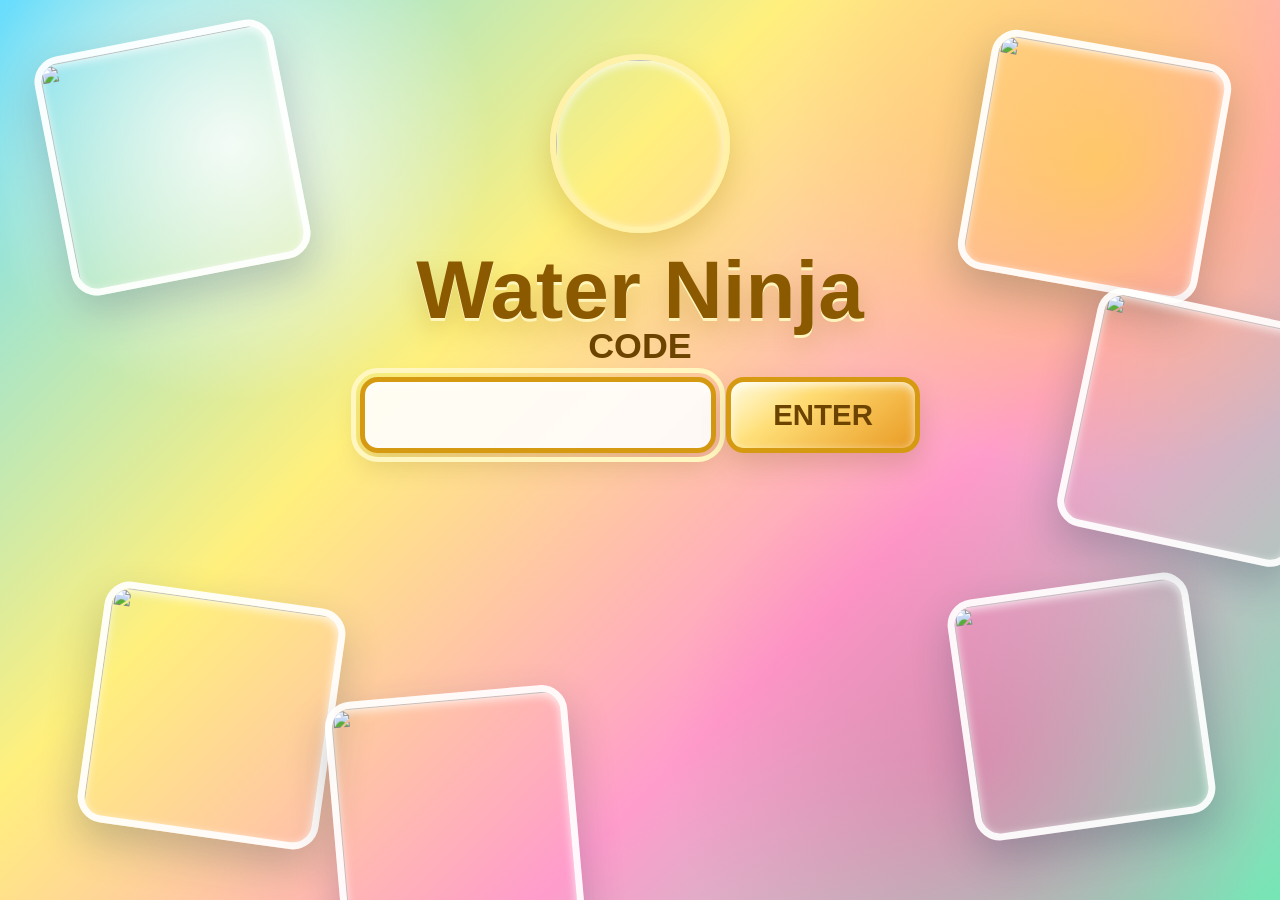
==== index.html @ 8f85fe45 "Add files via upload" ====
<!doctype html>
<html lang="en">
  <head>
    <meta charset="utf-8">
    <meta name="viewport" content="width=device-width, initial-scale=1">
    <title>Water Ninja</title>
    <link rel="stylesheet" href="styles.css">
  <base target="_blank">
</head>
  <body>
    <div class="app-shell">
      <header class="topbar">
        <div class="controls-left" aria-label="Game controls left">
          <button id="startButton" class="control-button primary" type="button">
            <span aria-hidden="true">&#9654;</span>
            <span>Start</span>
          </button>
          <button id="pauseButton" class="control-button" type="button">
            <span aria-hidden="true">&#10074;&#10074;</span>
            <span>Pause</span>
          </button>
          <button id="endGameButton" class="control-button" type="button" aria-label="End the game" title="End the game">
            <span aria-hidden="true">&#10006;</span>
            <span>End The Game</span>
          </button>
        </div>

        <div class="brand">
          <img src="assets/water.png" alt="" aria-hidden="true">
          <div>
            <h1>Water Ninja</h1>
          </div>
        </div>

        <div class="controls-right" aria-label="Game controls right">
          <button id="resetButton" class="control-button" type="button" aria-label="Reset game" title="Reset">
            <span aria-hidden="true">&#8635;</span>
            <span>Reset</span>
          </button>
          <button id="fullscreenButton" class="control-button wide" type="button" aria-label="Full screen" title="Full screen">
            <span aria-hidden="true">&#9974;</span>
            <span>Full Screen</span>
          </button>
        </div>
      </header>

      <main id="arena" class="arena" aria-label="Two-player game area">
        <canvas id="gameCanvas"></canvas>
        <div class="center-divider" aria-hidden="true"></div>

        <section class="player-hud player-one" aria-label="Player 1">
          <div class="hud-row">
            <div class="player-name">Player 1</div>
            <div class="prompt-card">
              <div class="target-line">
                <span>Find:</span>
                <strong id="target-0">rain</strong>
              </div>
              <p id="pattern-0">Water comes from ____.</p>
              <p id="answer-0" class="answer" aria-live="polite"></p>
            </div>
            <div class="stat">
              <span>Score</span>
              <strong id="score-0">0</strong>
            </div>
            <div class="stat">
              <span>Round</span>
              <strong id="round-0">1/3</strong>
            </div>
            <div class="stat">
              <span>Time</span>
              <strong id="time-0">20</strong>
            </div>
          </div>
        </section>

        <section class="player-hud player-two" aria-label="Player 2">
          <div class="hud-row">
            <div class="player-name">Player 2</div>
            <div class="prompt-card">
              <div class="target-line">
                <span>Find:</span>
                <strong id="target-1">sea</strong>
              </div>
              <p id="pattern-1">Water comes from the ____.</p>
              <p id="answer-1" class="answer" aria-live="polite"></p>
            </div>
            <div class="stat">
              <span>Score</span>
              <strong id="score-1">0</strong>
            </div>
            <div class="stat">
              <span>Round</span>
              <strong id="round-1">1/3</strong>
            </div>
            <div class="stat">
              <span>Time</span>
              <strong id="time-1">20</strong>
            </div>
          </div>
        </section>
      </main>
    </div>

    <div id="accessOverlay" class="access-overlay" aria-live="polite">
      <div class="cover-images" aria-hidden="true">
        <img class="cover-image cover-image-a" src="assets/rain.png" alt="">
        <img class="cover-image cover-image-b" src="assets/sea.png" alt="">
        <img class="cover-image cover-image-c" src="assets/save-water.png" alt="">
        <img class="cover-image cover-image-d" src="assets/washing.png" alt="">
        <img class="cover-image cover-image-e" src="assets/ice.png" alt="">
        <img class="cover-image cover-image-f" src="assets/tap.png" alt="">
      </div>

      <section class="access-card" aria-label="Game access">
        <div class="access-brand">
          <img src="assets/water.png" alt="" aria-hidden="true">
          <h2>Water Ninja</h2>
        </div>

        <form id="accessForm" class="access-form">
          <label for="accessCode">Code</label>
          <div class="access-entry">
            <input id="accessCode" class="access-input" type="text" autocomplete="off" maxlength="12" spellcheck="false">
            <button class="access-button" type="submit">Enter</button>
          </div>
          <p id="accessMessage" class="access-message" aria-live="assertive"></p>
        </form>
      </section>
    </div>

    <div id="winnerOverlay" class="winner-overlay" aria-live="polite" hidden>
      <canvas id="celebrationCanvas" class="celebration-canvas" aria-hidden="true"></canvas>
      <div class="winner-announcement">
        <div id="winnerTitle" class="winner-title">WINNER</div>
        <div id="winnerScore" class="winner-score">P1 0 - P2 0</div>
        <button id="winnerResetButton" class="control-button primary wide" type="button" aria-label="Reset game" title="Reset Game" style="margin-top: 12px; cursor: pointer;">
          <span aria-hidden="true">&#8635;</span>
          <span>Reset Game</span>
        </button>
      </div>
    </div>

    <script src="game.js"></script>
  </body>
</html>
---- styles.css ----
:root {
  color-scheme: light;
  --ink: #15314a;
  --muted: #51606f;
  --panel: rgba(255, 255, 255, 0.9);
  --panel-strong: rgba(255, 255, 255, 0.98);
  --line: rgba(255, 255, 255, 0.72);
  --blue: #0877d6;
  --teal: #00a9a5;
  --green: #44aa52;
  --yellow: #ffcf4a;
  --pink: #ef5b9a;
  --gold: #d69a12;
  --gold-dark: #9d6a00;
  --gold-light: #fff1a8;
  --gold-glass: rgba(255, 214, 92, 0.58);
  --font-main: "UD Digi Kyokasho NP-B", "UD Digi Kyokasho N-B", "UD Digi Kyokasho NK-B", "Hiragino Maru Gothic ProN", "Yu Gothic", Arial, sans-serif;
  --shadow: 0 14px 32px rgba(21, 49, 74, 0.22);
}

* {
  box-sizing: border-box;
}

html,
body {
  width: 100%;
  height: 100%;
  margin: 0;
  overflow: hidden;
}

body {
  background: #bcefff;
  color: var(--ink);
  font-family: var(--font-main);
  letter-spacing: 0;
  touch-action: none;
  user-select: none;
  -webkit-user-select: none;
  overscroll-behavior: none;
}

button {
  font: inherit;
}

.app-shell {
  display: grid;
  grid-template-rows: auto minmax(0, 1fr);
  width: 100vw;
  height: 100vh;
  min-width: 720px;
}

.topbar {
  position: relative;
  z-index: 5;
  display: flex;
  align-items: center;
  justify-content: space-between;
  gap: 18px;
  min-height: 84px;
  padding: 12px 22px;
  background:
    linear-gradient(90deg, rgba(255, 255, 255, 0.94), rgba(255, 255, 255, 0.78)),
    linear-gradient(135deg, #b6f1ff, #fff0a6 45%, #ffd0e8);
  border-bottom: 1px solid rgba(21, 49, 74, 0.14);
  box-shadow: 0 8px 20px rgba(21, 49, 74, 0.12);
}

.brand {
  display: flex;
  align-items: center;
  justify-content: center;
  gap: 14px;
  min-width: 0;
  position: absolute;
  left: 50%;
  transform: translateX(-50%);
}

.brand img {
  width: 64px;
  height: 64px;
  border: 4px solid var(--gold-light);
  border-radius: 50%;
  background: rgba(255, 236, 150, 0.7);
  box-shadow:
    inset 0 2px 7px rgba(255, 255, 255, 0.8),
    0 8px 18px rgba(157, 106, 0, 0.28);
  object-fit: cover;
}

.brand h1 {
  margin: 0;
  color: #8b5900;
  font-size: 2.18rem;
  font-weight: 900;
  line-height: 1;
  text-shadow:
    0 2px 0 rgba(255, 245, 180, 0.95),
    0 7px 16px rgba(157, 106, 0, 0.22);
}

.controls-left {
  display: flex;
  align-items: center;
  justify-content: flex-start;
  gap: 10px;
  flex-wrap: nowrap;
}

.controls-right {
  display: flex;
  align-items: center;
  justify-content: flex-end;
  gap: 10px;
  flex-wrap: nowrap;
  margin-left: auto;
}

.control-button,
.icon-button {
  display: inline-flex;
  align-items: center;
  justify-content: center;
  gap: 8px;
  min-height: 54px;
  border: 4px solid var(--gold);
  border-radius: 16px;
  background:
    linear-gradient(145deg, rgba(255, 255, 255, 0.66), rgba(255, 230, 118, 0.25) 32%, rgba(203, 132, 0, 0.36)),
    linear-gradient(135deg, rgba(255, 239, 150, 0.92), rgba(255, 195, 57, 0.82));
  color: #6d4300;
  font-size: 1.08rem;
  font-weight: 900;
  box-shadow:
    inset 0 2px 7px rgba(255, 255, 255, 0.9),
    inset 0 -6px 10px rgba(157, 106, 0, 0.2),
    0 8px 18px rgba(157, 106, 0, 0.24);
  cursor: pointer;
}

.control-button {
  min-width: 126px;
  padding: 0 18px;
  text-transform: uppercase;
}

.control-button.wide {
  min-width: 164px;
}

.icon-button {
  width: 58px;
  padding: 0;
  font-size: 1.7rem;
}

.control-button.primary {
  background:
    linear-gradient(145deg, rgba(255, 255, 255, 0.7), rgba(255, 232, 126, 0.25) 34%, rgba(190, 113, 0, 0.34)),
    linear-gradient(135deg, rgba(255, 239, 150, 0.96), rgba(255, 177, 35, 0.86));
  color: #6d4300;
}

.control-button:active,
.icon-button:active {
  transform: translateY(1px) scale(0.99);
}

.control-button:focus-visible,
.icon-button:focus-visible {
  outline: 4px solid #fff7bf;
  outline-offset: 3px;
}

.control-button:disabled {
  cursor: progress;
  opacity: 0.68;
}

.access-overlay {
  position: fixed;
  inset: 0;
  z-index: 120;
  display: grid;
  place-items: start center;
  overflow: hidden;
  padding: clamp(40px, 6vh, 80px) clamp(16px, 3vw, 42px) clamp(16px, 3vw, 42px);
  background:
    radial-gradient(circle at 18% 16%, rgba(255, 255, 255, 0.86), transparent 20%),
    radial-gradient(circle at 86% 18%, rgba(255, 207, 74, 0.72), transparent 24%),
    radial-gradient(circle at 76% 84%, rgba(239, 91, 154, 0.45), transparent 25%),
    linear-gradient(135deg, #68ddff 0%, #fff07d 36%, #ff9ccc 66%, #75e6b5 100%);
}

.access-overlay[hidden] {
  display: none;
}

.cover-images {
  position: absolute;
  inset: 0;
  pointer-events: none;
}

.cover-image {
  position: absolute;
  width: clamp(120px, 19vw, 280px);
  height: clamp(120px, 19vw, 280px);
  border: 7px solid rgba(255, 255, 255, 0.92);
  border-radius: 26px;
  object-fit: cover;
  box-shadow:
    0 18px 42px rgba(21, 49, 74, 0.24),
    inset 0 3px 10px rgba(255, 255, 255, 0.78);
}

.cover-image-a {
  top: 4%;
  left: 4%;
  transform: rotate(-11deg);
}

.cover-image-b {
  top: 5%;
  right: 5%;
  transform: rotate(10deg);
}

.cover-image-c {
  bottom: 7%;
  left: 7%;
  transform: rotate(8deg);
}

.cover-image-d {
  right: 6%;
  bottom: 8%;
  transform: rotate(-8deg);
}

.cover-image-e {
  left: 26%;
  bottom: -4%;
  transform: rotate(-5deg);
}

.cover-image-f {
  top: 34%;
  right: -3%;
  transform: rotate(12deg);
}

.access-brand {
  display: flex;
  flex-direction: column;
  align-items: center;
  justify-content: center;
  gap: clamp(10px, 1.8vw, 18px);
  width: 100%;
  text-align: center;
}

.access-brand img {
  width: clamp(110px, 14vw, 180px);
  height: clamp(110px, 14vw, 180px);
  border: 6px solid var(--gold-light);
  border-radius: 50%;
  object-fit: cover;
  box-shadow:
    inset 0 3px 10px rgba(255, 255, 255, 0.82),
    0 14px 30px rgba(157, 106, 0, 0.25);
}

.access-brand h2 {
  margin: 0;
  color: #8b5900;
  font-size: clamp(3rem, 6.4vw, 6.1rem);
  font-weight: 900;
  line-height: 0.95;
  text-align: center;
  text-shadow:
    0 3px 0 rgba(255, 247, 191, 0.95),
    0 12px 24px rgba(157, 106, 0, 0.25);
}

.access-form {
  display: grid;
  gap: 12px;
  justify-items: center;
}

.access-form label {
  color: #6d4300;
  font-size: clamp(1.3rem, 2.8vw, 2.4rem);
  font-weight: 900;
  line-height: 1;
  text-transform: uppercase;
}

.access-entry {
  display: flex;
  justify-content: center;
  gap: 10px;
  width: min(560px, 100%);
}

.access-input,
.access-button {
  min-height: clamp(58px, 7vw, 76px);
  border: 5px solid var(--gold);
  border-radius: 18px;
  font-family: var(--font-main);
  font-weight: 900;
  box-shadow:
    inset 0 3px 10px rgba(255, 255, 255, 0.78),
    0 12px 26px rgba(102, 64, 0, 0.18);
}

.access-input {
  min-width: 0;
  flex: 1 1 auto;
  background: rgba(255, 255, 255, 0.9);
  color: #15314a;
  padding: 0 18px;
  font-size: clamp(1.7rem, 4vw, 3rem);
  text-align: center;
  text-transform: uppercase;
}

.access-button {
  flex: 0 0 auto;
  background:
    linear-gradient(145deg, rgba(255, 255, 255, 0.68), rgba(255, 230, 118, 0.3) 35%, rgba(190, 113, 0, 0.34)),
    linear-gradient(135deg, rgba(255, 239, 150, 0.96), rgba(255, 177, 35, 0.88));
  color: #6d4300;
  padding: 0 clamp(20px, 4vw, 42px);
  font-size: clamp(1.2rem, 2.3vw, 2rem);
  text-transform: uppercase;
  cursor: pointer;
}

.access-input:focus,
.access-button:focus-visible {
  outline: 5px solid #fff7bf;
  outline-offset: 4px;
}

.access-message {
  min-height: 1.15em;
  margin: 0;
  color: #9a2c54;
  font-size: clamp(1rem, 2vw, 1.7rem);
  font-weight: 900;
  line-height: 1.15;
}

.access-overlay.shake .access-card {
  animation: access-shake 260ms ease-in-out;
}

@keyframes access-shake {
  0%,
  100% {
    transform: translateX(0);
  }

  25% {
    transform: translateX(-12px);
  }

  75% {
    transform: translateX(12px);
  }
}

.arena {
  position: relative;
  min-height: 0;
  overflow: hidden;
  background:
    radial-gradient(circle at 24% 18%, rgba(255, 207, 74, 0.36), transparent 24%),
    radial-gradient(circle at 73% 22%, rgba(239, 91, 154, 0.28), transparent 28%),
    linear-gradient(135deg, #92eaff, #e8fff0 42%, #b8d8ff);
}

#gameCanvas {
  position: absolute;
  inset: 0;
  display: block;
  width: 100%;
  height: 100%;
  touch-action: none;
  cursor: crosshair;
}

.center-divider {
  position: absolute;
  top: 0;
  bottom: 0;
  left: 50%;
  z-index: 2;
  width: 6px;
  background: rgba(255, 255, 255, 0.88);
  box-shadow:
    0 0 0 1px rgba(21, 49, 74, 0.12),
    0 0 30px rgba(255, 255, 255, 0.92);
  transform: translateX(-50%);
  pointer-events: none;
}

.winner-overlay {
  position: fixed;
  inset: 0;
  z-index: 100;
  display: grid;
  place-items: center;
  padding: clamp(20px, 4vw, 70px);
  background:
    radial-gradient(circle at 18% 18%, rgba(255, 255, 255, 0.54), transparent 22%),
    radial-gradient(circle at 78% 22%, rgba(255, 241, 168, 0.44), transparent 24%),
    linear-gradient(135deg, rgba(255, 224, 105, 0.74), rgba(255, 194, 35, 0.66), rgba(155, 96, 0, 0.58));
  backdrop-filter: blur(9px) saturate(1.24);
  pointer-events: none;
}

.winner-overlay[hidden] {
  display: none;
}

.winner-announcement {
  position: relative;
  z-index: 1;
  display: grid;
  place-items: center;
  align-content: center;
  gap: clamp(14px, 2.8vh, 32px);
  pointer-events: auto;
  width: min(880px, 78vw);
  min-height: min(420px, 52vh);
  border: clamp(8px, 1.1vw, 16px) solid var(--gold);
  border-radius: clamp(22px, 3vw, 44px);
  background:
    linear-gradient(145deg, rgba(255, 255, 255, 0.7), rgba(255, 241, 170, 0.36) 26%, rgba(196, 121, 0, 0.28)),
    linear-gradient(135deg, #ffee91, #ffcb3b, #c67e00);
  padding: clamp(28px, 5vw, 72px);
  box-shadow:
    inset 0 10px 30px rgba(255, 255, 255, 0.74),
    inset 0 -18px 36px rgba(130, 80, 0, 0.24),
    0 0 0 8px rgba(255, 241, 168, 0.58),
    0 28px 80px rgba(82, 52, 0, 0.42);
  text-align: center;
}

.winner-title {
  max-width: 100%;
  color: #fff7bf;
  font-size: clamp(3.2rem, 7.6vw, 8.4rem);
  font-weight: 900;
  line-height: 0.95;
  text-shadow:
    -5px -5px 0 #8b5900,
    5px -5px 0 #8b5900,
    -5px 5px 0 #8b5900,
    5px 5px 0 #8b5900,
    0 18px 34px rgba(102, 64, 0, 0.38);
}

.winner-score {
  color: #6d4300;
  border: 6px solid rgba(255, 244, 180, 0.92);
  border-radius: 24px;
  background:
    linear-gradient(145deg, rgba(255, 255, 255, 0.68), rgba(255, 226, 105, 0.35)),
    rgba(255, 246, 193, 0.7);
  padding: clamp(10px, 1.8vw, 20px) clamp(22px, 5vw, 64px);
  font-size: clamp(1.4rem, 3.2vw, 3.2rem);
  font-weight: 900;
  line-height: 1;
  box-shadow:
    inset 0 3px 12px rgba(255, 255, 255, 0.82),
    0 14px 30px rgba(102, 64, 0, 0.22);
}

.winner-announcement .control-button {
  pointer-events: auto;
  min-height: clamp(54px, 6vw, 68px);
  font-size: clamp(1.1rem, 2.4vw, 1.6rem);
  border-width: clamp(3px, 0.5vw, 5px);
}

.celebration-canvas {
  position: absolute;
  inset: 0;
  z-index: 2;
  width: 100%;
  height: 100%;
  pointer-events: none;
}

.player-hud {
  position: absolute;
  top: 10px;
  z-index: 4;
  display: grid;
  width: auto;
  gap: 6px;
  padding: 8px;
  border: 4px solid var(--gold);
  border-radius: 18px;
  background:
    linear-gradient(145deg, rgba(255, 255, 255, 0.64), rgba(255, 227, 113, 0.26) 28%, rgba(186, 117, 0, 0.24)),
    linear-gradient(135deg, rgba(255, 235, 143, 0.78), rgba(255, 198, 54, 0.58));
  box-shadow:
    inset 0 3px 10px rgba(255, 255, 255, 0.86),
    inset 0 -10px 18px rgba(157, 106, 0, 0.18),
    0 16px 36px rgba(99, 66, 0, 0.28);
  backdrop-filter: blur(14px);
  pointer-events: none;
}

.player-one {
  left: 8px;
  right: calc(50% + 8px);
}

.player-two {
  left: calc(50% + 8px);
  right: 8px;
}

.hud-row {
  display: grid;
  grid-template-columns: auto minmax(0, 1fr) auto auto auto;
  align-items: center;
  gap: 6px;
  padding: 0;
}

.player-name {
  min-width: 0;
  color: #6d4300;
  border: 2px solid rgba(255, 244, 180, 0.9);
  border-radius: 11px;
  background:
    linear-gradient(145deg, rgba(255, 255, 255, 0.55), rgba(255, 226, 105, 0.32)),
    rgba(255, 232, 126, 0.68);
  padding: 6px 8px;
  font-size: 1rem;
  font-weight: 900;
  text-align: center;
  box-shadow: inset 0 2px 8px rgba(255, 255, 255, 0.75);
}

.player-two .player-name {
  background:
    linear-gradient(145deg, rgba(255, 255, 255, 0.55), rgba(255, 226, 105, 0.32)),
    rgba(255, 232, 126, 0.68);
}

.stat {
  display: grid;
  min-width: 58px;
  padding: 4px 6px;
  border: 2px solid rgba(255, 244, 180, 0.9);
  border-radius: 11px;
  background:
    linear-gradient(145deg, rgba(255, 255, 255, 0.54), rgba(255, 226, 105, 0.28)),
    rgba(255, 246, 193, 0.68);
  text-align: center;
  box-shadow: inset 0 2px 8px rgba(255, 255, 255, 0.78);
}

.stat span {
  color: #7f5400;
  font-size: 0.58rem;
  font-weight: 800;
  text-transform: uppercase;
}

.stat strong {
  font-size: 1.08rem;
  line-height: 1.05;
}

.prompt-card {
  display: flex;
  align-items: center;
  gap: 8px;
  min-width: 0;
  padding: 0 2px;
  border-top: 0;
}

.target-line {
  display: flex;
  align-items: center;
  gap: 5px;
  margin-bottom: 0;
}

.target-line span {
  color: #7f5400;
  font-size: 0.74rem;
  font-weight: 900;
  text-transform: uppercase;
}

.target-line strong {
  min-width: 80px;
  border: 2px solid rgba(255, 244, 180, 0.9);
  border-radius: 11px;
  background:
    linear-gradient(145deg, rgba(255, 255, 255, 0.62), rgba(255, 222, 86, 0.35)),
    rgba(255, 207, 74, 0.86);
  padding: 4px 8px;
  color: #6d4300;
  font-size: 1.16rem;
  line-height: 1;
  text-align: center;
  text-transform: uppercase;
  box-shadow: inset 0 2px 8px rgba(255, 255, 255, 0.76);
}

.prompt-card p {
  margin: 0;
}

.prompt-card p:nth-of-type(1) {
  color: var(--ink);
  flex: 1 1 auto;
  font-size: 0.96rem;
  font-weight: 900;
  line-height: 1.06;
  min-width: 0;
  overflow: hidden;
  text-overflow: ellipsis;
  white-space: nowrap;
}

.answer {
  flex: 0 1 auto;
  max-width: 34%;
  min-height: 0;
  margin-top: 0;
  color: #09685f;
  font-size: 0.72rem;
  font-weight: 900;
  line-height: 1.1;
  min-width: 0;
  overflow: hidden;
  text-overflow: ellipsis;
  white-space: nowrap;
}

.answer:empty {
  display: none;
}

.answer.warn {
  color: #9a2c54;
}

.answer.done {
  color: #1c4d7d;
}

@media (max-width: 980px) {
  .app-shell {
    min-width: 620px;
  }

  .topbar {
    grid-template-columns: 1fr;
    grid-template-rows: auto auto;
    min-height: 76px;
    padding: 10px 14px;
  }

  .brand,
  .controls {
    grid-column: 1;
    justify-self: center;
  }

  .brand img {
    width: 48px;
    height: 48px;
  }

  .brand h1 {
    font-size: 1.7rem;
  }

  .control-button {
    min-width: 106px;
    min-height: 48px;
    padding: 0 12px;
    font-size: 1rem;
  }

  .control-button.wide {
    min-width: 138px;
  }

  .icon-button {
    width: 52px;
    min-height: 48px;
  }

  .player-hud {
    top: 8px;
    width: auto;
    padding: 6px;
    border-width: 3px;
    border-radius: 14px;
  }

  .player-one {
    left: 6px;
    right: calc(50% + 6px);
  }

  .player-two {
    left: calc(50% + 6px);
    right: 6px;
  }

  .hud-row {
    grid-template-columns: auto minmax(0, 1fr) 42px 42px 42px;
    gap: 4px;
    padding: 0;
  }

  .player-name {
    padding: 5px 6px;
    font-size: 0.82rem;
  }

  .stat {
    min-width: 0;
    padding: 3px 4px;
  }

  .stat span {
    font-size: 0.48rem;
  }

  .stat strong {
    font-size: 0.94rem;
  }

  .prompt-card {
    gap: 4px;
    padding: 0 1px;
  }

  .target-line {
    gap: 3px;
  }

  .target-line span {
    font-size: 0.58rem;
  }

  .target-line strong {
    min-width: 52px;
    padding: 3px 6px;
    font-size: 0.76rem;
  }

  .prompt-card p:nth-of-type(1) {
    font-size: 0.66rem;
  }

  .answer {
    display: none;
  }

  .answer.warn,
  .answer.done {
    display: block;
    max-width: 72px;
    font-size: 0.58rem;
  }

  .answer {
    font-size: 0.58rem;
  }
}

@media (max-height: 620px) {
  .topbar {
    min-height: 68px;
    padding-top: 8px;
    padding-bottom: 8px;
  }

  .brand img {
    width: 44px;
    height: 44px;
  }

  .player-hud {
    gap: 4px;
  }

  .prompt-card {
    padding-top: 4px;
    padding-bottom: 0;
  }

  .answer {
    display: none;
  }
}
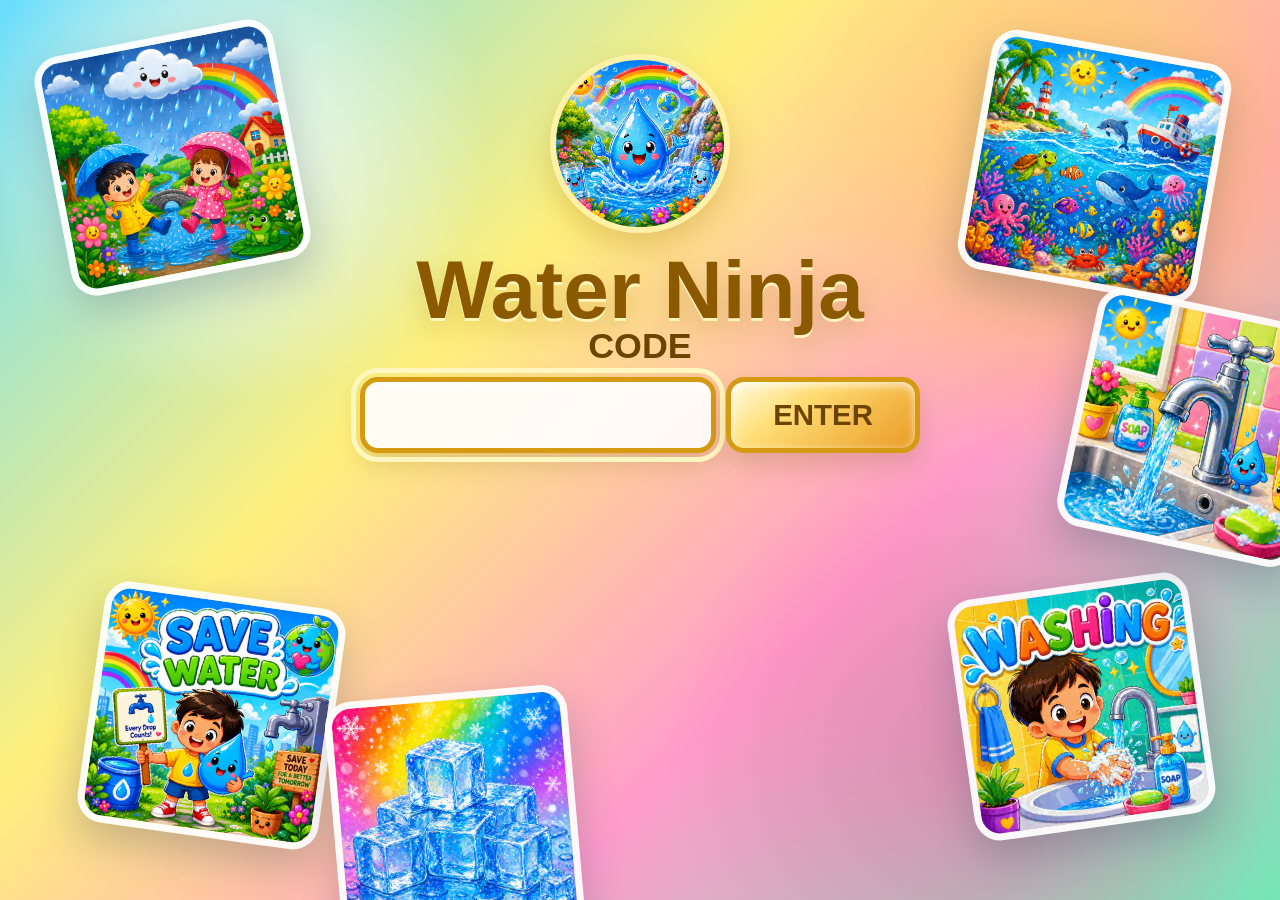
==== commit b6c37efb: "Add files via upload" ====
--- a/index.html
+++ b/index.html
@@ -2,10 +2,14 @@
 <html lang="en">
   <head>
     <meta charset="utf-8">
-    <meta name="viewport" content="width=device-width, initial-scale=1">
+    <meta name="viewport" content="width=device-width,initial-scale=1,viewport-fit=cover,user-scalable=no">
+    <meta name="apple-mobile-web-app-capable" content="yes">
+    <meta name="apple-mobile-web-app-status-bar-style" content="black-translucent">
+    <meta name="apple-mobile-web-app-title" content="Water Ninja">
+    <link rel="manifest" href="manifest.json">
     <title>Water Ninja</title>
     <link rel="stylesheet" href="styles.css">
-  <base target="_blank">
+  
 </head>
   <body>
     <div class="app-shell">
